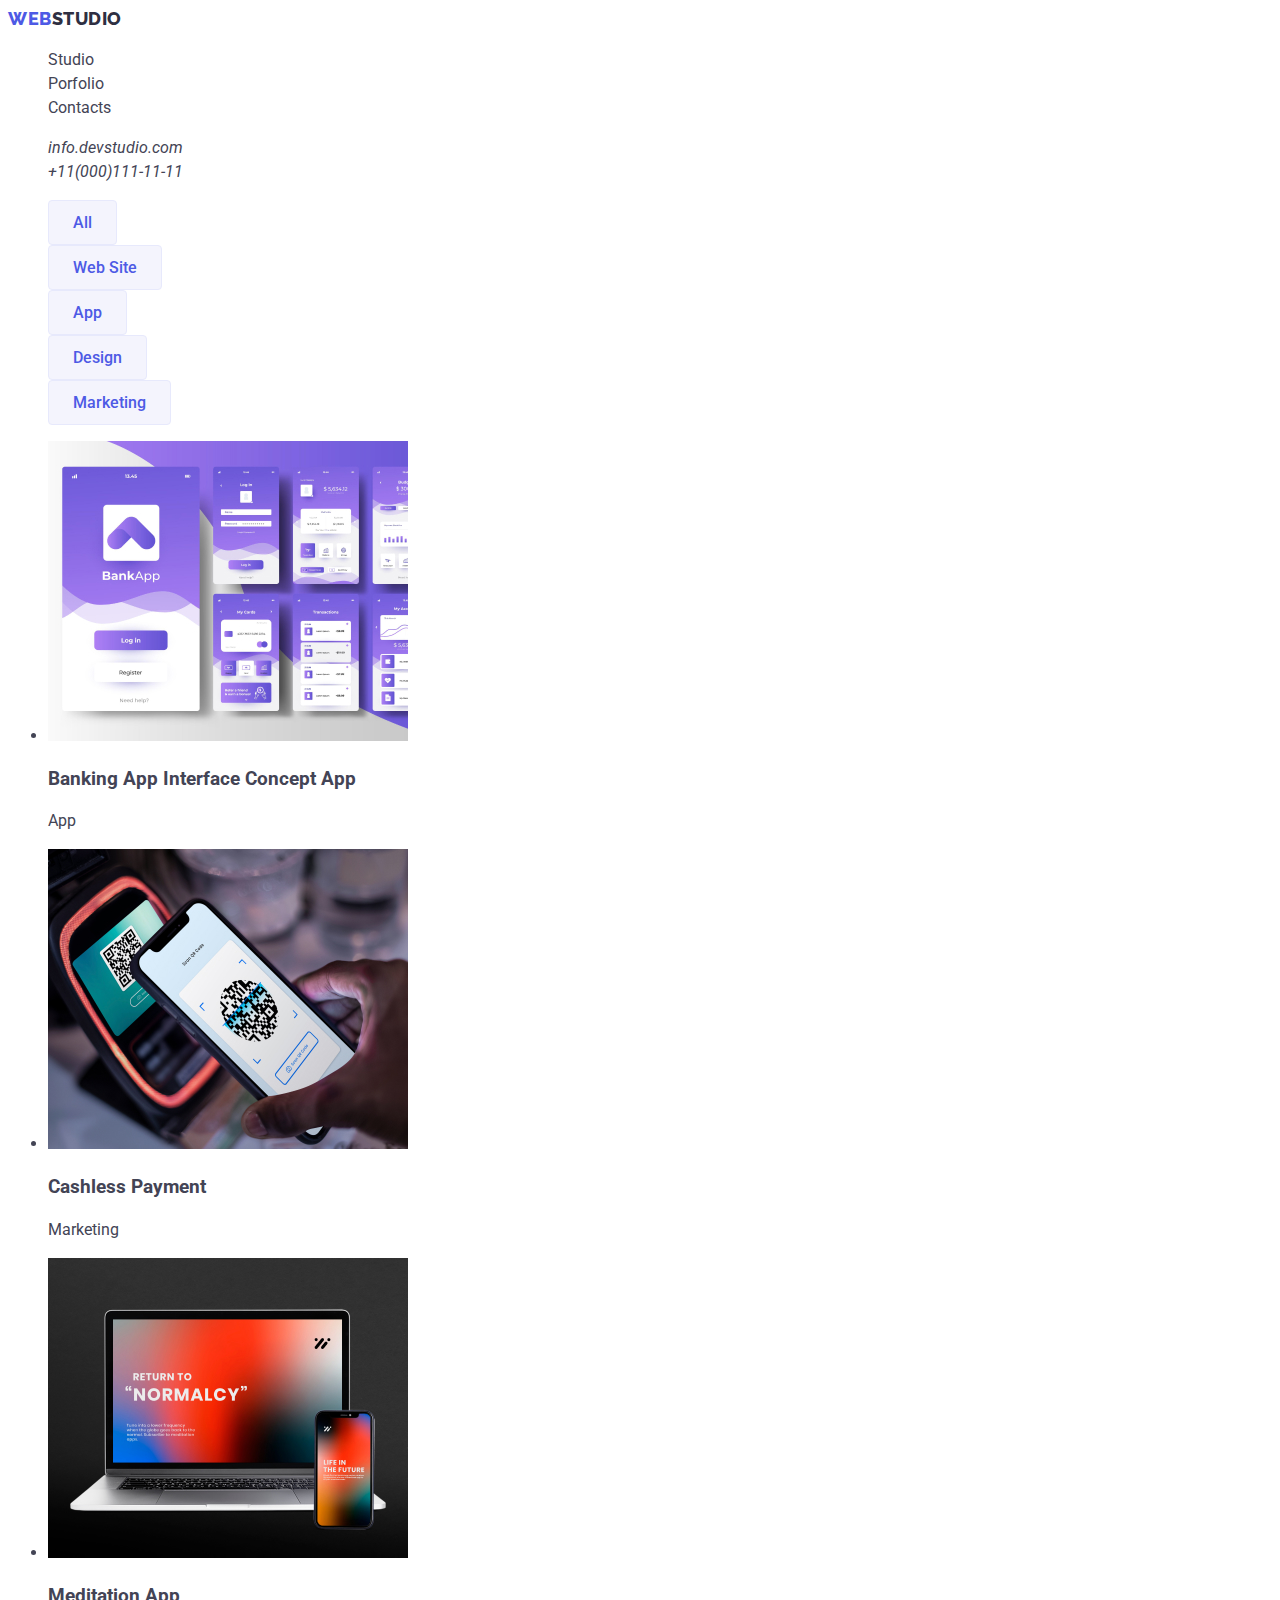
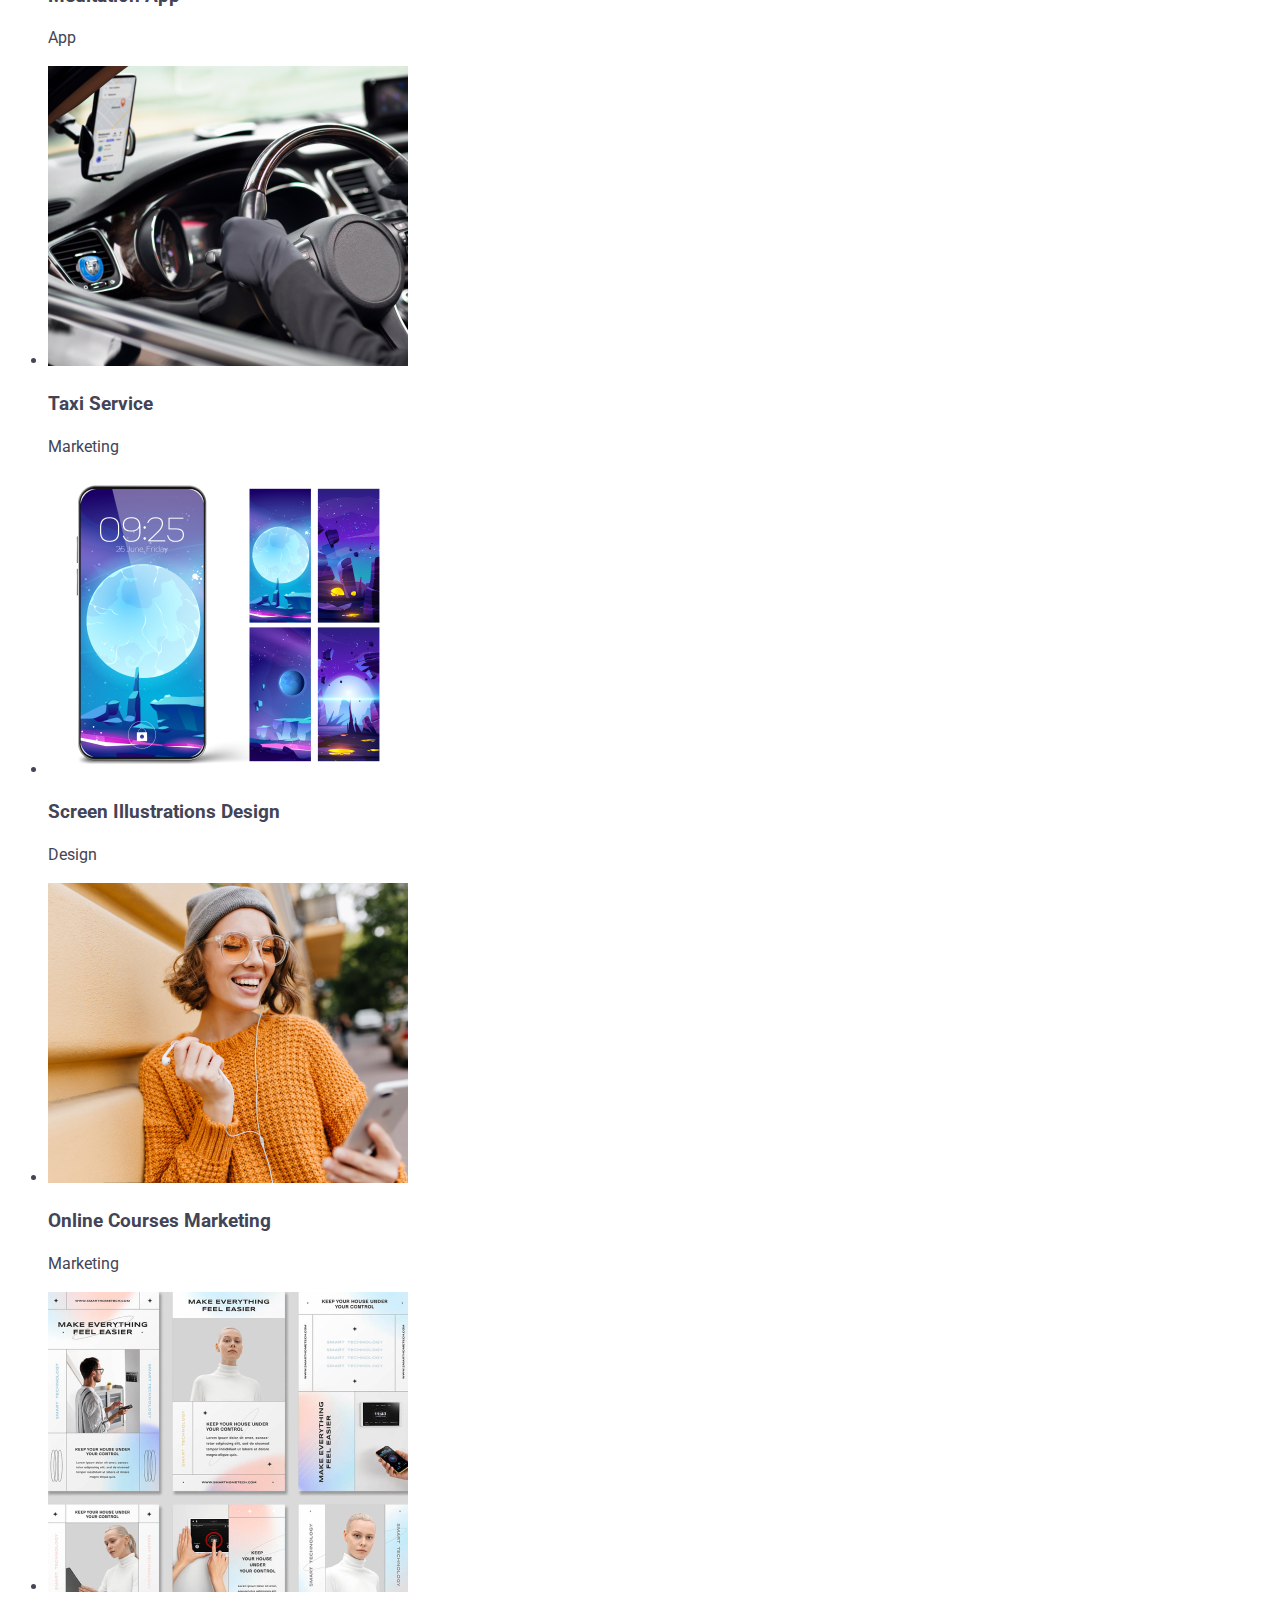
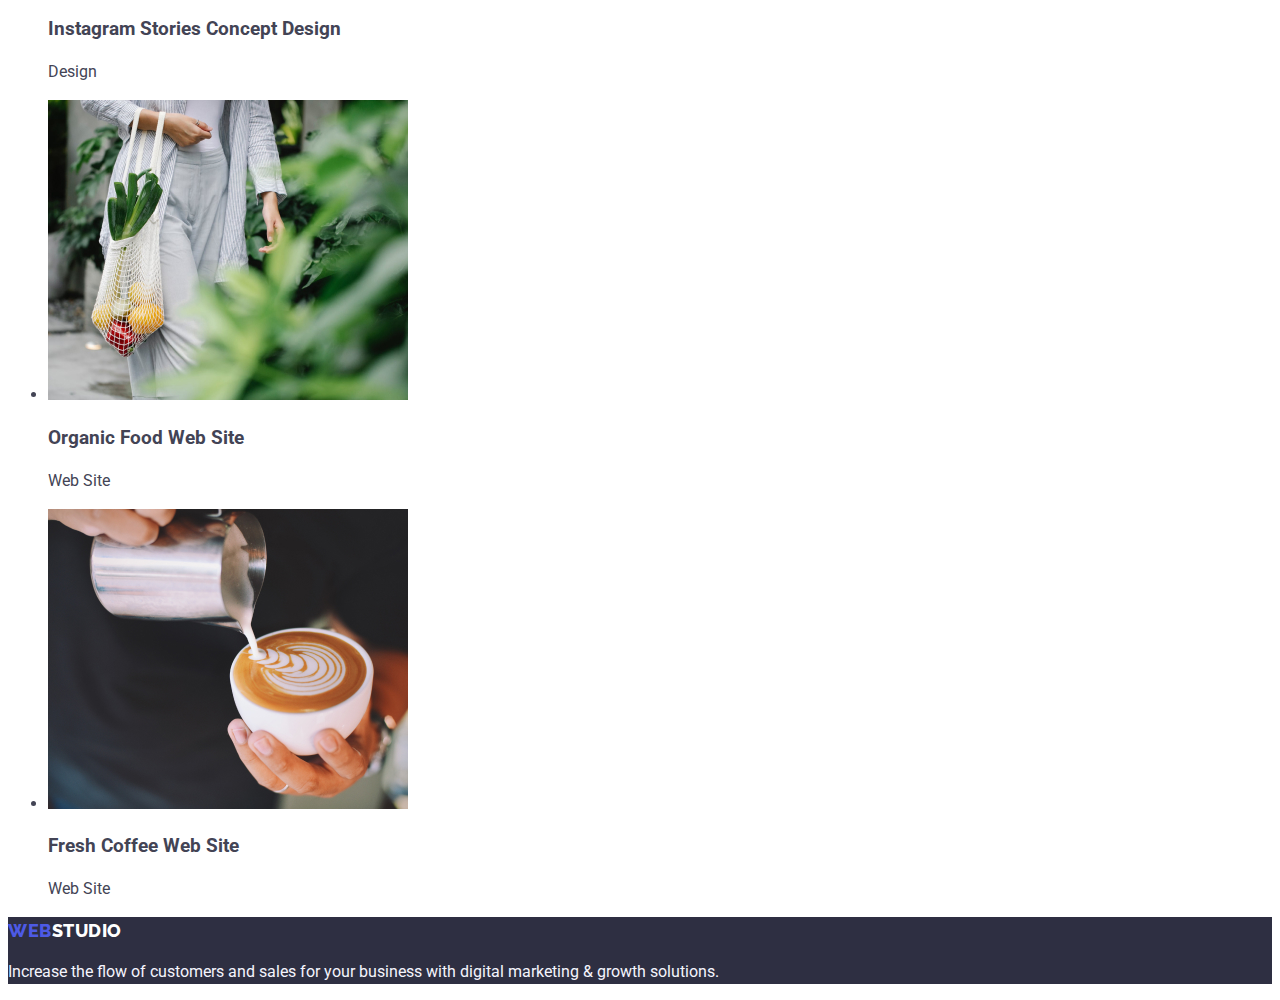
==== portfolio.html @ 87ee0212 "firstcommit" ====
<!DOCTYPE html>
<html lang="en">
<head>
  <meta charset="UTF-8">
  <title>Portfolio</title>
  <meta name="description" content="Porfolio" />
  <link rel="stylesheet" href="./css/styles.css" />
  <link rel="stylesheet" href="modern-normalize.css" />
  <link href="https://fonts.googleapis.com/css2?family=Raleway:wght@800&family=Roboto:wght@400;500;700;900&display=swap"
    rel="stylesheet">
</head>
<body>
  <!--header-->
  <header>
    <nav>
      <a class="main" href="index.html">WEB<span class="mainpage">STUDIO</span></a>
      <ul class="link">
        <li><a class="main-link" href="index.html">Studio</a></li>
        <li><a class="main-link" href="portfolio.html">Porfolio</a></li>
        <li><a class="main-link" href="/">Contacts</a></li>
      </ul>
      </nav>
      <address>
        <ul class="link">
          <li><a class="main-link" href="/">info.devstudio.com</a></li>
          <li><a class="main-link" href="/">+11(000)111-11-11</a></li>
        </ul>
    </address>
  </header>
  <!--Main Section-->
  <main>
    <h2 hidden>Selection</h2>
    <section>
      <ul class="select">
        <li><button class="selects" type="button">All</button></li>
        <li><button class="selects" type="button">Web Site</button></li>
        <li><button class="selects" type="button">App</button></li>
        <li><button class="selects" type="button">Design</button></li>
        <li><button class="selects" type="button">Marketing</button></li>
      </ul>

      <ul>
        <li><img class="options" src="images/port1.jpg" alt="bankingapp" />
          <h3>Banking App Interface Concept
            App</h3>
          <p>App</p>
        </li>
        <li><img class="options" src="images/port2.jpg" alt="tapping" />
          <h3>Cashless Payment</h3>
          <p>Marketing</p>
        </li>
        <li><img class="options" src="images/port3.jpg" alt="laptop" />
          <h3>Meditation App</h3>
          <p>App</p>
        </li>
        <li><img class="options" src="images/port4.jpg" alt="stirringwheel" />
          <h3>Taxi Service</h3>
          <p>Marketing</p>
        </li>
        <li><img class="options" src="images/port5.jpg" alt="moonscreen" />
          <h3>Screen Illustrations
            Design</h3>
          <p>Design</p>
        </li>
        <li><img class="options" src="images/port6.jpg" alt="student" />
          <h3>Online Courses
            Marketing</h3>
          <p>Marketing</p>
        </li>
        <li><img class="options" src="images/port7.jpg" alt="stories" />
          <h3>Instagram Stories Concept
            Design</h3>
          <p>Design</p>
        </li>
        <li><img class="options" src="images/port8.jpg" alt="Organic" />
          <h3>Organic Food
            Web Site</h3>
          <p>Web Site</p>
        </li>
        <li><img class="options" src="images/port9.jpg" alt="coffee" />
          <h3>Fresh Coffee
            Web Site</h3>
          <p>Web Site</p>
        </li>
      </ul>
    </section>

    
    </main>
    <!--Footer-->
    <footer class="footer">
      <a class="logo" href="index.html">WEB<span class="pagelogo">STUDIO</span></a>
      <p>Increase the flow of customers and
        sales for your business with digital
        marketing & growth solutions.</p>
    
    </footer>
</body>
</html>
---- css/styles.css ----
:root {
  --primary: #4D5AE5;
  --cta: #404BBF;
  --dark: #2E2F42;
  --primary-text: #434455;
  --background-grey: #2E2F42;
  --background-white: #FFFFFF;
  --accent-color: #F4F4FD;
  --accent-cornflower: #E7E9FC;
}

body {
  font-family: 'Roboto', sans-serif;
  background-color: var(--background-white);
  color: var(--primary-text);
  font-size: 16px;
  line-height: 1.5em;
}

/* logoandfoot */
.main-link:hover,
.logo,
.main,
.pagelogo,
.mainpage {
  color: var(--cta);
  cursor: pointer;
  text-decoration: none;
}

.logo {
  color: var(--primary);
  font-family: 'Raleway', sans-serif;
  font-size: 18px;
  font-style: normal;
  font-weight: 800;
  line-height: 1.5;
  letter-spacing: 0.54px;
  text-transform: uppercase;
}

.pagelogo {
  color: white;
}

.main-link {
  color: var(--primary-text);
  text-decoration: none;
}

.link {
  list-style: none;
}

.hero,
.footer,
title {
  background-color: var(--background-grey);
  font-family: Roboto, sans-serif;
  color: var(--accent-color);
  text-decoration: none;
}

.heading {
  color: var(--background-white);
  text-align: center;
}
/* orderbtn */
.order {
  border-radius: 4px;
  background-color: var(--primary);
  color: var(--background-white);
}

.order:hover {
  background-color: var(--cta);
  color: var(--background-white)
}

.main {
  color: var(--primary);
  font-family: 'Raleway', sans-serif;
  font-size: 18px;
  font-style: normal;
  font-weight: 800;
  line-height: 1.2;
  letter-spacing: 0.54px;
  text-transform: uppercase;
}

.mainpage {
  color: var(--background-grey);
  font-family: Raleway;
  font-size: 18px;
  font-style: normal;
  font-weight: 800;
  line-height: 21px;
  letter-spacing: 0.54px;
  text-transform: uppercase;
}

.team {
  background-color: var(--accent-color);
}

.features {
  display: inline;
}
/* portfolio btn*/
.select {
  list-style: none;
}

.selects {
  border-radius: 4px;
  border: 1px solid var(--accent-cornflower);
  background: var(--accent-color);
  display: flex;
  padding: 12px 24px;
  justify-content: center;
  align-items: center;
  color: var(--primary);
  text-align: center;
  font-family: 'Roboto', sans-serif;
  font-size: 16px;
  font-style: normal;
  font-weight: 500;
  list-style: none;
}

.selects:hover {
  background-color: var(--primary);
  color: var(--background-white);
}
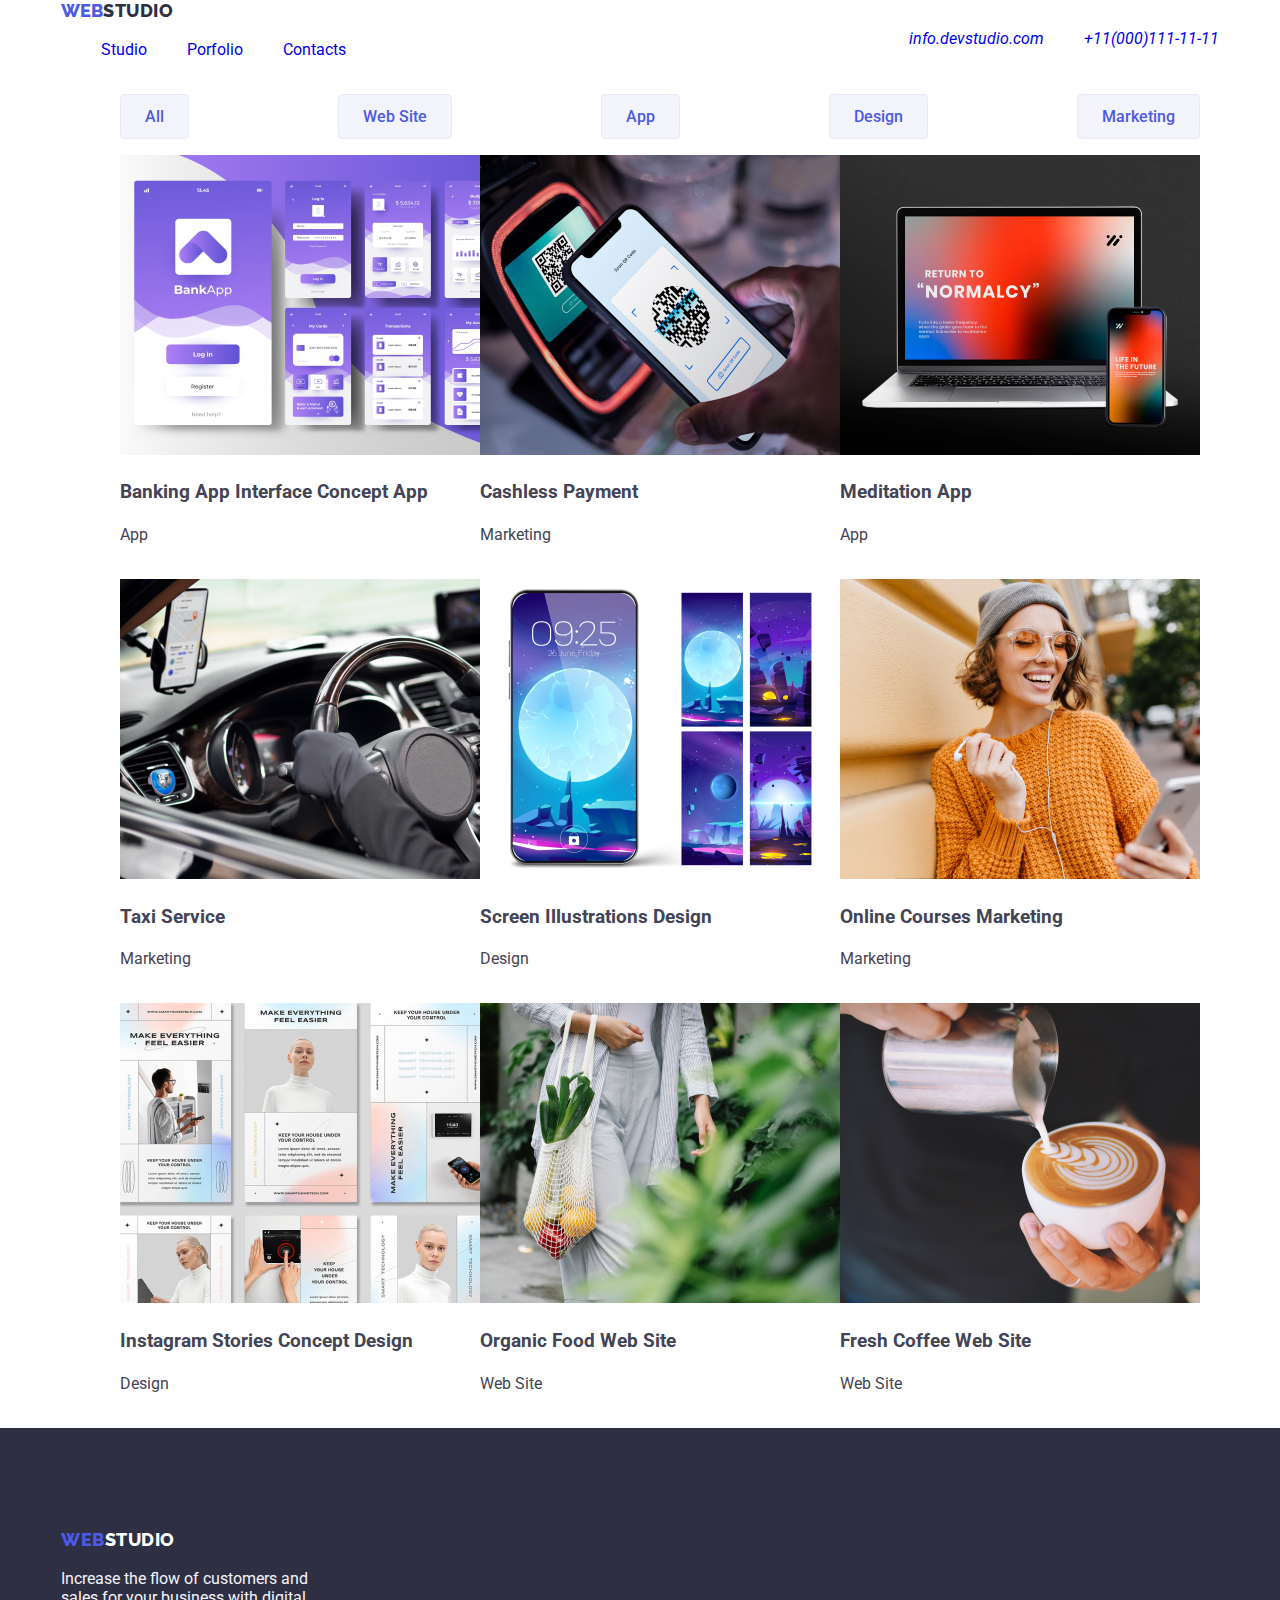
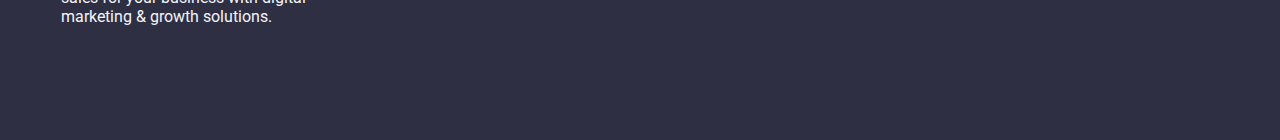
==== commit 712e2405: "index" ====
--- a/portfolio.html
+++ b/portfolio.html
@@ -10,27 +10,28 @@
     rel="stylesheet">
 </head>
 <body>
+  <div class="container">
   <!--header-->
-  <header>
-    <nav>
-      <a class="main" href="index.html">WEB<span class="mainpage">STUDIO</span></a>
-      <ul class="link">
-        <li><a class="main-link" href="index.html">Studio</a></li>
-        <li><a class="main-link" href="portfolio.html">Porfolio</a></li>
-        <li><a class="main-link" href="/">Contacts</a></li>
-      </ul>
+    <header class="main-header">
+      <nav>
+        <a class="main-logo" href="index.html">WEB<span class="main-header-logo">STUDIO</span></a>
+        <ul class="link">
+          <li><a class="main-link" href="index.html">Studio</a></li>
+          <li><a class="main-link" href="portfolio.html">Porfolio</a></li>
+          <li><a class="main-link" href="/">Contacts</a></li>
+        </ul>
       </nav>
       <address>
         <ul class="link">
           <li><a class="main-link" href="/">info.devstudio.com</a></li>
           <li><a class="main-link" href="/">+11(000)111-11-11</a></li>
         </ul>
-    </address>
-  </header>
+      </address>
+    </header>
   <!--Main Section-->
   <main>
     <h2 hidden>Selection</h2>
-    <section>
+    <section class="section portfolio">
       <ul class="select">
         <li><button class="selects" type="button">All</button></li>
         <li><button class="selects" type="button">Web Site</button></li>
@@ -39,7 +40,7 @@
         <li><button class="selects" type="button">Marketing</button></li>
       </ul>
 
-      <ul>
+      <ul class="option">
         <li><img class="options" src="images/port1.jpg" alt="bankingapp" />
           <h3>Banking App Interface Concept
             App</h3>
@@ -53,6 +54,8 @@
           <h3>Meditation App</h3>
           <p>App</p>
         </li>
+        </ul>
+        <ul class="option">
         <li><img class="options" src="images/port4.jpg" alt="stirringwheel" />
           <h3>Taxi Service</h3>
           <p>Marketing</p>
@@ -67,6 +70,8 @@
             Marketing</h3>
           <p>Marketing</p>
         </li>
+      </ul>
+      <ul class="option">
         <li><img class="options" src="images/port7.jpg" alt="stories" />
           <h3>Instagram Stories Concept
             Design</h3>
@@ -89,11 +94,12 @@
     </main>
     <!--Footer-->
     <footer class="footer">
-      <a class="logo" href="index.html">WEB<span class="pagelogo">STUDIO</span></a>
+      <a class="footerlogo" href="index.html">WEB<span class="footer-logo">STUDIO</span></a>
       <p>Increase the flow of customers and
         sales for your business with digital
         marketing & growth solutions.</p>
     
     </footer>
+  </div> 
 </body>
 </html>--- a/css/styles.css
+++ b/css/styles.css
@@ -15,44 +15,138 @@
   color: var(--primary-text);
   font-size: 16px;
   line-height: 1.5em;
+  margin: 0;
+  padding: 0;
+}
+
+.nav {
+  display: flex;
+  justify-content: space-between;
+  align-items: center;
+  gap: 76px;
+}
+
+.container {
+  display: flex;
+  flex-direction: column;
+  justify-content: center;
+  align-items: center;
+  max-width: 1158px;
+  width: 100%;
+  margin: 0 auto;
 }
 
 /* logoandfoot */
 .main-link:hover,
-.logo,
-.main,
-.pagelogo,
-.mainpage {
+.footerlogo,
+.main-logo,
+.footer-logo,
+.main-header-logo {
   color: var(--cta);
   cursor: pointer;
   text-decoration: none;
 }
 
-.logo {
-  color: var(--primary);
-  font-family: 'Raleway', sans-serif;
-  font-size: 18px;
-  font-style: normal;
-  font-weight: 800;
-  line-height: 1.5;
-  letter-spacing: 0.54px;
+.main-link {
+  text-decoration: none;
+}
+.link{
+  list-style: none;
+}
+.main-header {
+  display: flex;
+  justify-content: space-between;
+  align-items: center;
+  width: 100%;
+  margin: auto;
+}
+.heading {
+  color: var(--background-white);
+  text-align: center;
+  font-family: "Raleway", sans-serif;
+  font-weight: 700;
+  font-size: 50px;
+  line-height: 1;
+  width: 496px;
+  padding-top: 120px;
+}
+
+.hero {
+  background-color: var(--background-grey);
+  list-style: none;
+  display: flex;
+  flex-direction: column;
+  align-items: center;
+  text-align: center;
+  height: 600px;
+}
+
+.features {
+  list-style: none;
+  align-items: center;
+  display: flex;
+  justify-content: space-between;
+  gap: 40px;
+}
+.team {
+  flex-direction: column;
+  padding: 120px 40px;
+  background-color: var(--accent-color);
+}
+.member-list{
+  display: flex;
+  justify-content: center;
+  align-items: center;
+}
+
+.task,
+.teams {
+  display: flex;
+  list-style: none;
+  align-content: center;
+  justify-content: space-between;
+  gap: 40px;
+}
+.select {
+  display: flex;
+  list-style: none;
+  align-content: center;
+  justify-content: space-between;
+}
+.option {
+  display: flex;
+  list-style: none;
+  align-content: center;
+  justify-content: space-between;
+  flex-wrap: wrap;
+}
+
+h2 {
+  flex-wrap: wrap;
+  text-align: center;
+  justify-content: center;
+
+}
+
+.main-logo {
+  display: flex;
+  align-items: center;
+  font-family: "Raleway", sans-serif;
+  font-size: 18px;
+  font-style: normal;
+  font-weight: 800;
   text-transform: uppercase;
-}
-
-.pagelogo {
-  color: white;
-}
-
-.main-link {
-  color: var(--primary-text);
-  text-decoration: none;
+  text-decoration: none;
+
 }
 
 .link {
-  list-style: none;
-}
-
-.hero,
+  color: var(--dark) list-style: none;
+  display: flex;
+  align-items: flex-start margin-left: auto;
+  gap: 40px;
+}
+
 .footer,
 title {
   background-color: var(--background-grey);
@@ -61,34 +155,33 @@
   text-decoration: none;
 }
 
-.heading {
-  color: var(--background-white);
-  text-align: center;
-}
 /* orderbtn */
 .order {
   border-radius: 4px;
   background-color: var(--primary);
   color: var(--background-white);
-}
-
-.order:hover {
+  border: none;
+  cursor: pointer;
+  padding: 16px 32px;
+  box-shadow: 0px 4px 4px 0px rgba(0, 0, 0, 0.15);
+}
+
+.order:hover: {
   background-color: var(--cta);
   color: var(--background-white)
 }
 
-.main {
+.main-logo {
   color: var(--primary);
   font-family: 'Raleway', sans-serif;
   font-size: 18px;
-  font-style: normal;
   font-weight: 800;
   line-height: 1.2;
-  letter-spacing: 0.54px;
-  text-transform: uppercase;
-}
-
-.mainpage {
+  display: flex;
+  align-items: center;
+}
+
+.main-header-logo {
   color: var(--background-grey);
   font-family: Raleway;
   font-size: 18px;
@@ -97,18 +190,7 @@
   line-height: 21px;
   letter-spacing: 0.54px;
   text-transform: uppercase;
-}
-
-.team {
-  background-color: var(--accent-color);
-}
-
-.features {
-  display: inline;
-}
-/* portfolio btn*/
-.select {
-  list-style: none;
+
 }
 
 .selects {
@@ -117,7 +199,7 @@
   background: var(--accent-color);
   display: flex;
   padding: 12px 24px;
-  justify-content: center;
+  justify-content: space-between;
   align-items: center;
   color: var(--primary);
   text-align: center;
@@ -131,4 +213,38 @@
 .selects:hover {
   background-color: var(--primary);
   color: var(--background-white);
+}
+
+.footer {
+  display: flex;
+  justify-content: center;
+  align-items: flex-start;
+  flex-direction: column;
+  background: var(--dark);
+  margin: 0;
+  height: 312px;
+  width: 100%;
+  padding: 0 70px;
+}
+.footer p{
+  font-size: 16px;
+  color: var(--accent-color);
+  width: 264px;
+  line-height: 1.2;
+  margin-top: 16px;
+}
+
+.footerlogo {
+  color: var(--primary);
+  font-family: 'Raleway', sans-serif;
+  font-size: 18px;
+  font-style: normal;
+  font-weight: 800;
+  line-height: 1.5;
+  letter-spacing: 0.54px;
+  text-transform: uppercase;
+}
+
+.footer-logo {
+  color: white;
 }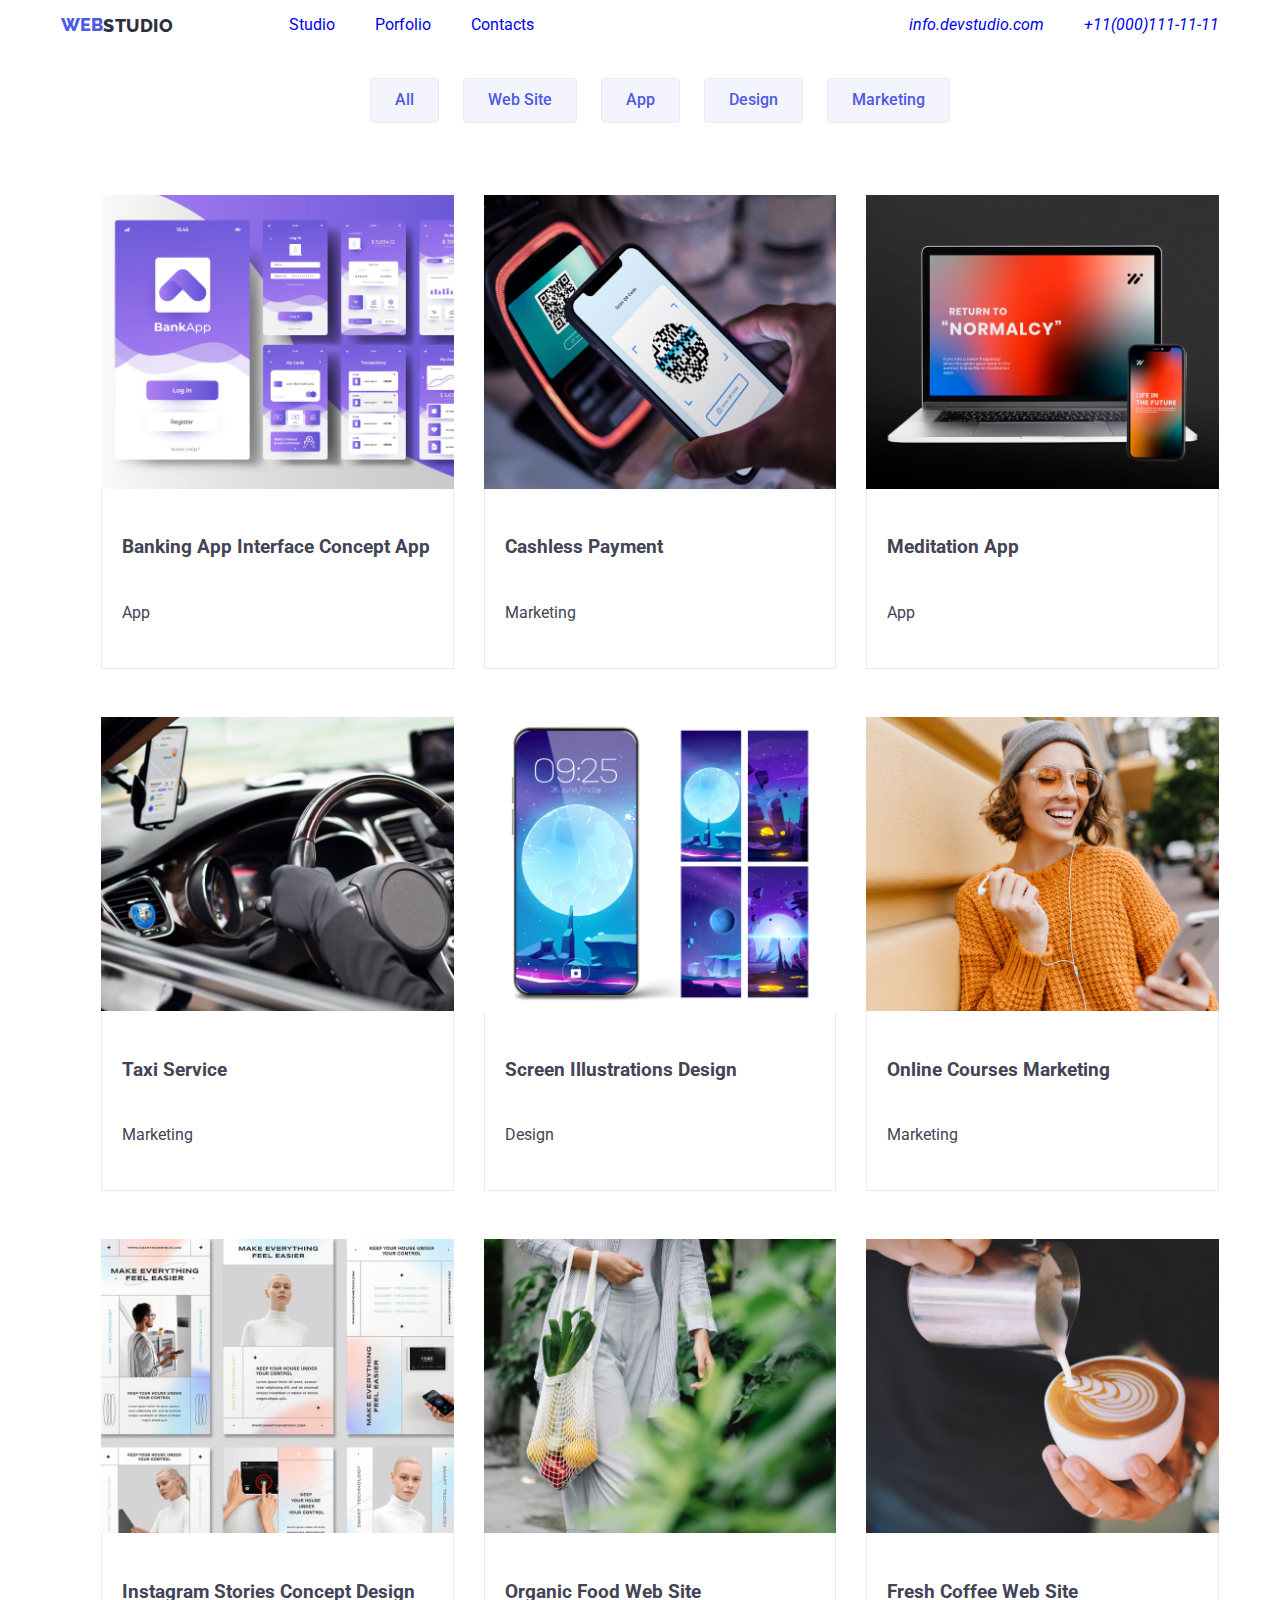
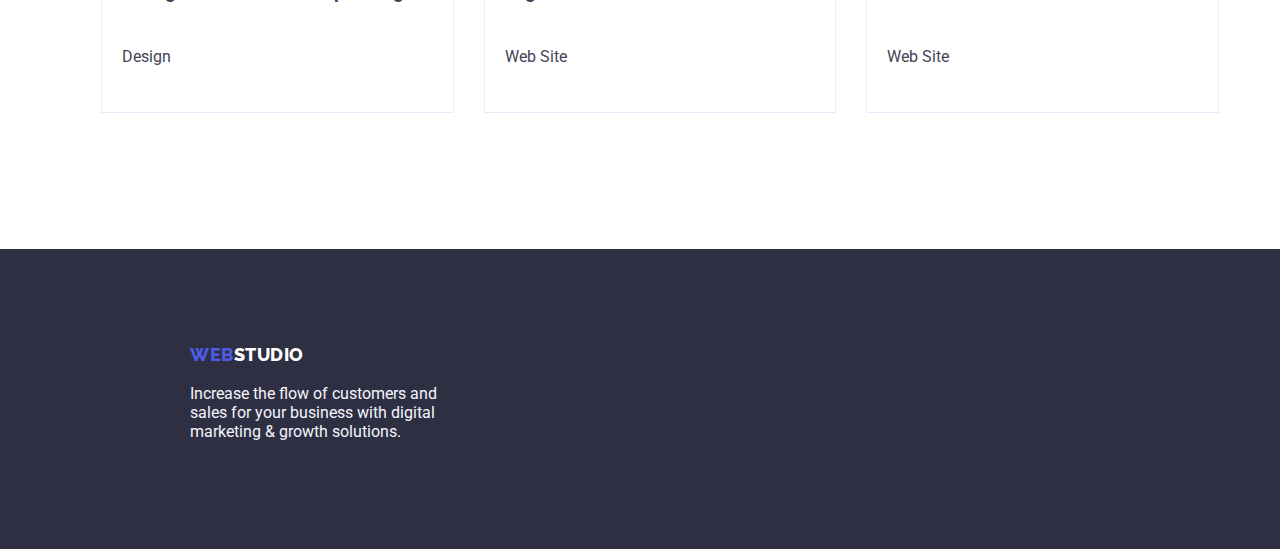
==== commit 886952aa: "finale" ====
--- a/portfolio.html
+++ b/portfolio.html
@@ -1,19 +1,22 @@
 <!DOCTYPE html>
 <html lang="en">
+
 <head>
   <meta charset="UTF-8">
   <title>Portfolio</title>
   <meta name="description" content="Porfolio" />
   <link rel="stylesheet" href="./css/styles.css" />
-  <link rel="stylesheet" href="modern-normalize.css" />
+  <link rel="stylesheet" href="./css/modern-normalize.css" />
   <link href="https://fonts.googleapis.com/css2?family=Raleway:wght@800&family=Roboto:wght@400;500;700;900&display=swap"
     rel="stylesheet">
 </head>
+
 <body>
+  <!--header-->
   <div class="container">
-  <!--header-->
     <header class="main-header">
-      <nav>
+
+      <nav class="nav">
         <a class="main-logo" href="index.html">WEB<span class="main-header-logo">STUDIO</span></a>
         <ul class="link">
           <li><a class="main-link" href="index.html">Studio</a></li>
@@ -27,79 +30,96 @@
           <li><a class="main-link" href="/">+11(000)111-11-11</a></li>
         </ul>
       </address>
+
     </header>
+  </div>
   <!--Main Section-->
   <main>
     <h2 hidden>Selection</h2>
     <section class="section portfolio">
-      <ul class="select">
-        <li><button class="selects" type="button">All</button></li>
-        <li><button class="selects" type="button">Web Site</button></li>
-        <li><button class="selects" type="button">App</button></li>
-        <li><button class="selects" type="button">Design</button></li>
-        <li><button class="selects" type="button">Marketing</button></li>
+      <div class="container">
+        <ul class="portfolio-select">
+          <li class="portfolio-select-items"><button class="selects" type="button">All</button></li>
+          <li class="portfolio-select-items"><button class="selects" class="portfolio-select" type="button">Web
+              Site</button></li>
+          <li class="portfolio-select-items"><button class="selects" type="button">App</button></li>
+          <li class="portfolio-select-items"><button class="selects" type="button">Design</button></li>
+          <li class="portfolio-select-items"><button class="selects" type="button">Marketing</button></li>
+        </ul>
+      </div>
+      <div class="container">
+        <ul class="option">
+          <li class="option-items"><img class="options" src="images/port1.jpg" alt="bankingapp" />
+            <div class="option-item-list">
+            <h3>Banking App Interface Concept
+              App</h3>
+            <p>App</p>
+      </div>
+      </li>
+      <li class="option-items"><img class="options" src="images/port2.jpg" alt="tapping" />
+        <div class="option-item-list">
+        <h3>Cashless Payment</h3>
+        <p>Marketing</p></div>
+      </li>
+      <li class="option-items"><img class="options" src="images/port3.jpg" alt="laptop" />
+        <div class="option-item-list">
+        <h3>Meditation App</h3>
+        <p>App</p>
+        </div>
+      </li>
+      <li class="option-items"><img class="options" src="images/port4.jpg" alt="stirringwheel" />
+        <div class="option-item-list">
+        <h3>Taxi Service</h3>
+        <p>Marketing</p>
+        </div>
+      </li>
+      <li class="option-items"><img class="options" src="images/port5.jpg" alt="moonscreen" />
+        <div class="option-item-list">
+        <h3>Screen Illustrations
+          Design</h3>
+        <p>Design</p>
+        </div>
+      </li>
+      <li class="option-items"><img class="options" src="images/port6.jpg" alt="student" />
+        <div class="option-item-list">
+        <h3>Online Courses
+          Marketing</h3>
+        <p>Marketing</p>
+        </div>
+      </li>
+      <li class="option-items"><img class="options" src="images/port7.jpg" alt="stories" />
+        <div class="option-item-list">
+        <h3>Instagram Stories Concept
+          Design</h3>
+        <p>Design</p>
+        </div>
+      </li>
+      <li class="option-items"><img class="options" src="images/port8.jpg" alt="Organic" />
+        <div class="option-item-list">
+        <h3>Organic Food
+          Web Site</h3>
+        <p>Web Site</p>
+        </div>
+      </li>
+      <li class="option-items"><img class="options" src="images/port9.jpg" alt="coffee" />
+        <div class="option-item-list">
+        <h3>Fresh Coffee
+          Web Site</h3>
+        <p>Web Site</p>
+        </div>
+      </li>
       </ul>
+      </div>
+    </section>
+  </main>
+  <!--Footer-->
+  <footer class="footer">
+    <a class="footerlogo" href="index.html">WEB<span class="footer-logo">STUDIO</span></a>
+    <p>Increase the flow of customers and
+      sales for your business with digital
+      marketing & growth solutions.</p>
 
-      <ul class="option">
-        <li><img class="options" src="images/port1.jpg" alt="bankingapp" />
-          <h3>Banking App Interface Concept
-            App</h3>
-          <p>App</p>
-        </li>
-        <li><img class="options" src="images/port2.jpg" alt="tapping" />
-          <h3>Cashless Payment</h3>
-          <p>Marketing</p>
-        </li>
-        <li><img class="options" src="images/port3.jpg" alt="laptop" />
-          <h3>Meditation App</h3>
-          <p>App</p>
-        </li>
-        </ul>
-        <ul class="option">
-        <li><img class="options" src="images/port4.jpg" alt="stirringwheel" />
-          <h3>Taxi Service</h3>
-          <p>Marketing</p>
-        </li>
-        <li><img class="options" src="images/port5.jpg" alt="moonscreen" />
-          <h3>Screen Illustrations
-            Design</h3>
-          <p>Design</p>
-        </li>
-        <li><img class="options" src="images/port6.jpg" alt="student" />
-          <h3>Online Courses
-            Marketing</h3>
-          <p>Marketing</p>
-        </li>
-      </ul>
-      <ul class="option">
-        <li><img class="options" src="images/port7.jpg" alt="stories" />
-          <h3>Instagram Stories Concept
-            Design</h3>
-          <p>Design</p>
-        </li>
-        <li><img class="options" src="images/port8.jpg" alt="Organic" />
-          <h3>Organic Food
-            Web Site</h3>
-          <p>Web Site</p>
-        </li>
-        <li><img class="options" src="images/port9.jpg" alt="coffee" />
-          <h3>Fresh Coffee
-            Web Site</h3>
-          <p>Web Site</p>
-        </li>
-      </ul>
-    </section>
+  </footer>
+</body>
 
-    
-    </main>
-    <!--Footer-->
-    <footer class="footer">
-      <a class="footerlogo" href="index.html">WEB<span class="footer-logo">STUDIO</span></a>
-      <p>Increase the flow of customers and
-        sales for your business with digital
-        marketing & growth solutions.</p>
-    
-    </footer>
-  </div> 
-</body>
 </html>--- a/css/styles.css
+++ b/css/styles.css
@@ -14,26 +14,45 @@
   background-color: var(--background-white);
   color: var(--primary-text);
   font-size: 16px;
-  line-height: 1.5em;
   margin: 0;
   padding: 0;
 }
 
+
 .nav {
   display: flex;
   justify-content: space-between;
   align-items: center;
   gap: 76px;
-}
-
+  margin: 0;
+
+}
+
+.address{
+  display: flex;
+  align-items: flex-start;
+  gap: 40px;
+  margin-left: auto;
+}
+
+.link{
+  display: flex;
+  align-content: flex-end;
+  gap: 40px;
+}
 .container {
   display: flex;
   flex-direction: column;
-  justify-content: center;
+  justify-content: space-between;
   align-items: center;
   max-width: 1158px;
   width: 100%;
-  margin: 0 auto;
+  margin: auto;
+}
+
+.section {
+  padding-top: 12px;
+  padding-bottom: 120px;
 }
 
 /* logoandfoot */
@@ -47,28 +66,51 @@
   text-decoration: none;
 }
 
+.main-logo {
+  color: var(--primary);
+  font-family: 'Raleway', sans-serif;
+  font-size: 18px;
+  font-weight: 800;
+  line-height: 1.2;
+  display: flex;
+  align-items: center;
+}
+
+.main-header-logo {
+  color: var(--background-grey);
+  font-family: Raleway;
+  font-size: 18px;
+  font-style: normal;
+  font-weight: 800;
+  line-height: 21px;
+  letter-spacing: 0.54px;
+  text-transform: uppercase;
+
+}
+
 .main-link {
   text-decoration: none;
 }
-.link{
-  list-style: none;
-}
+
 .main-header {
   display: flex;
-  justify-content: space-between;
+  justify-content:space-between;
   align-items: center;
   width: 100%;
-  margin: auto;
+  margin: 0;
+  margin-left: auto;
 }
 .heading {
   color: var(--background-white);
   text-align: center;
-  font-family: "Raleway", sans-serif;
+  font-family: "Roboto", sans-serif;
   font-weight: 700;
-  font-size: 50px;
-  line-height: 1;
+  font-size: 56px;
+  line-height: 1.2;
+  font-style: normal;
   width: 496px;
-  padding-top: 120px;
+  letter-spacing: 1.12px;
+  padding-top: 100px; 
 }
 
 .hero {
@@ -77,82 +119,9 @@
   display: flex;
   flex-direction: column;
   align-items: center;
-  text-align: center;
   height: 600px;
-}
-
-.features {
-  list-style: none;
-  align-items: center;
-  display: flex;
-  justify-content: space-between;
-  gap: 40px;
-}
-.team {
-  flex-direction: column;
-  padding: 120px 40px;
-  background-color: var(--accent-color);
-}
-.member-list{
-  display: flex;
-  justify-content: center;
-  align-items: center;
-}
-
-.task,
-.teams {
-  display: flex;
-  list-style: none;
-  align-content: center;
-  justify-content: space-between;
-  gap: 40px;
-}
-.select {
-  display: flex;
-  list-style: none;
-  align-content: center;
-  justify-content: space-between;
-}
-.option {
-  display: flex;
-  list-style: none;
-  align-content: center;
-  justify-content: space-between;
-  flex-wrap: wrap;
-}
-
-h2 {
-  flex-wrap: wrap;
-  text-align: center;
-  justify-content: center;
-
-}
-
-.main-logo {
-  display: flex;
-  align-items: center;
-  font-family: "Raleway", sans-serif;
-  font-size: 18px;
-  font-style: normal;
-  font-weight: 800;
-  text-transform: uppercase;
-  text-decoration: none;
-
-}
-
-.link {
-  color: var(--dark) list-style: none;
-  display: flex;
-  align-items: flex-start margin-left: auto;
-  gap: 40px;
-}
-
-.footer,
-title {
-  background-color: var(--background-grey);
-  font-family: Roboto, sans-serif;
-  color: var(--accent-color);
-  text-decoration: none;
+  margin: 0;
+  
 }
 
 /* orderbtn */
@@ -162,6 +131,10 @@
   color: var(--background-white);
   border: none;
   cursor: pointer;
+  display: inline-flex;
+  padding: 16px 32px;
+  align-items: flex-start;
+  gap: 10px;
   padding: 16px 32px;
   box-shadow: 0px 4px 4px 0px rgba(0, 0, 0, 0.15);
 }
@@ -171,27 +144,142 @@
   color: var(--background-white)
 }
 
+.features {
+  list-style: none;
+  align-items: center;
+  display: flex;
+  justify-content: space-between;
+  gap: 40px;
+}
+
+.task-title{
+  text-align: center;
+  color: var(--dark);
+  font-size: 32px;
+  font-weight: 500;
+  margin-bottom: 40px;
+}
+
+.teams-title{
+  text-align: center;
+  color: var(--dark);
+  font-size: 32px;
+  font-weight: 500;
+  margin-bottom: 40px;
+}
+
+.team {
+  flex-direction: column;
+  padding: 120px 40px;
+  background-color: var(--accent-color);
+  gap: 40px;
+}
+.member {
+  display: flex;
+  justify-content: center;
+  align-items: center;
+  flex-direction: column;
+  gap: 32px;
+  background: var(--background-white);
+  border: 1px solid var(--accent-cornflower);
+  box-shadow:
+      0px 2px 1px 0px rgba(46, 47, 66, 0.08),
+      0px 1px 1px 0px rgba(46, 47, 66, 0.16),
+      0px 1px 6px 0px rgba(46, 47, 66, 0.08);
+  border-radius: 4px;
+}
+  .member-list{
+  width: 100%;
+  display: flex;
+  flex-direction: column;
+  align-items: center;
+  gap: 8px;
+  margin-bottom: 32px;
+}
+
+.task,
+.teams, .option {
+  list-style: none;
+  display: flex;
+  justify-content: space-between;
+  align-items: center;
+  gap: 40px;
+}
+
+.option {
+  display: flex;
+  flex-wrap: wrap;
+  justify-content: space-between;
+  align-items: center;
+  row-gap: 48px;
+  column-gap: 24px;
+}
+
+.option-items {
+  display: flex;
+  flex-direction: column;
+  background: var(--white, #FFF);
+  width: calc(33.33% - 20px);
+  cursor: pointer;
+  transition: all 0.3s ease-in-out;
+
+} 
+
+.option-item-list {
+  display: flex;
+  flex-direction: column;
+  gap: 10px;
+  padding: 30px 20px;
+  border-bottom: 1px solid var(--accent-cornflower);
+  border-left: 1px solid var(--accent-cornflower);
+  border-right: 1px solid var(--accent-cornflower);
+  margin: 0;
+}
+
+.portfolio-select{
+  display: flex;
+  flex-wrap: wrap;
+  justify-content: space-between;
+  align-items: center;
+  row-gap: 48px;
+  column-gap: 24px;
+}
+
+h2 {
+  flex-wrap: wrap;
+  text-align: center;
+  justify-content: center;
+}
+
 .main-logo {
-  color: var(--primary);
-  font-family: 'Raleway', sans-serif;
+  display: flex;
+  align-items: center;
+  font-family: "Raleway", sans-serif;
   font-size: 18px;
+  font-style: normal;
   font-weight: 800;
-  line-height: 1.2;
-  display: flex;
-  align-items: center;
-}
-
-.main-header-logo {
-  color: var(--background-grey);
-  font-family: Raleway;
-  font-size: 18px;
-  font-style: normal;
-  font-weight: 800;
-  line-height: 21px;
-  letter-spacing: 0.54px;
   text-transform: uppercase;
-
-}
+  text-decoration: none;
+
+}
+
+.link {
+  color: var(--dark); 
+  list-style: none;
+  display: flex;
+  align-items: flex-start; 
+  margin-left: auto;
+  gap: 40px;
+}
+
+.footer,
+title {
+  background-color: var(--background-grey);
+  font-family: Roboto, sans-serif;
+  color: var(--accent-color);
+  text-decoration: none;
+}
+
 
 .selects {
   border-radius: 4px;
@@ -210,6 +298,22 @@
   list-style: none;
 }
 
+.portfolio-select {
+  display: flex;
+  list-style: none;
+  align-content: center;
+  justify-content: center;
+  gap: 24;
+}
+
+.portfolio-select-items{
+  display: flex;
+  justify-content: center;
+  align-items: center;
+  gap: 40px;
+  margin-bottom: 40px;
+}
+
 .selects:hover {
   background-color: var(--primary);
   color: var(--background-white);
@@ -218,13 +322,13 @@
 .footer {
   display: flex;
   justify-content: center;
-  align-items: flex-start;
+  align-content: flex-start;
   flex-direction: column;
   background: var(--dark);
   margin: 0;
-  height: 312px;
+  height: 300px;
   width: 100%;
-  padding: 0 70px;
+  padding-left: 190px;
 }
 .footer p{
   font-size: 16px;
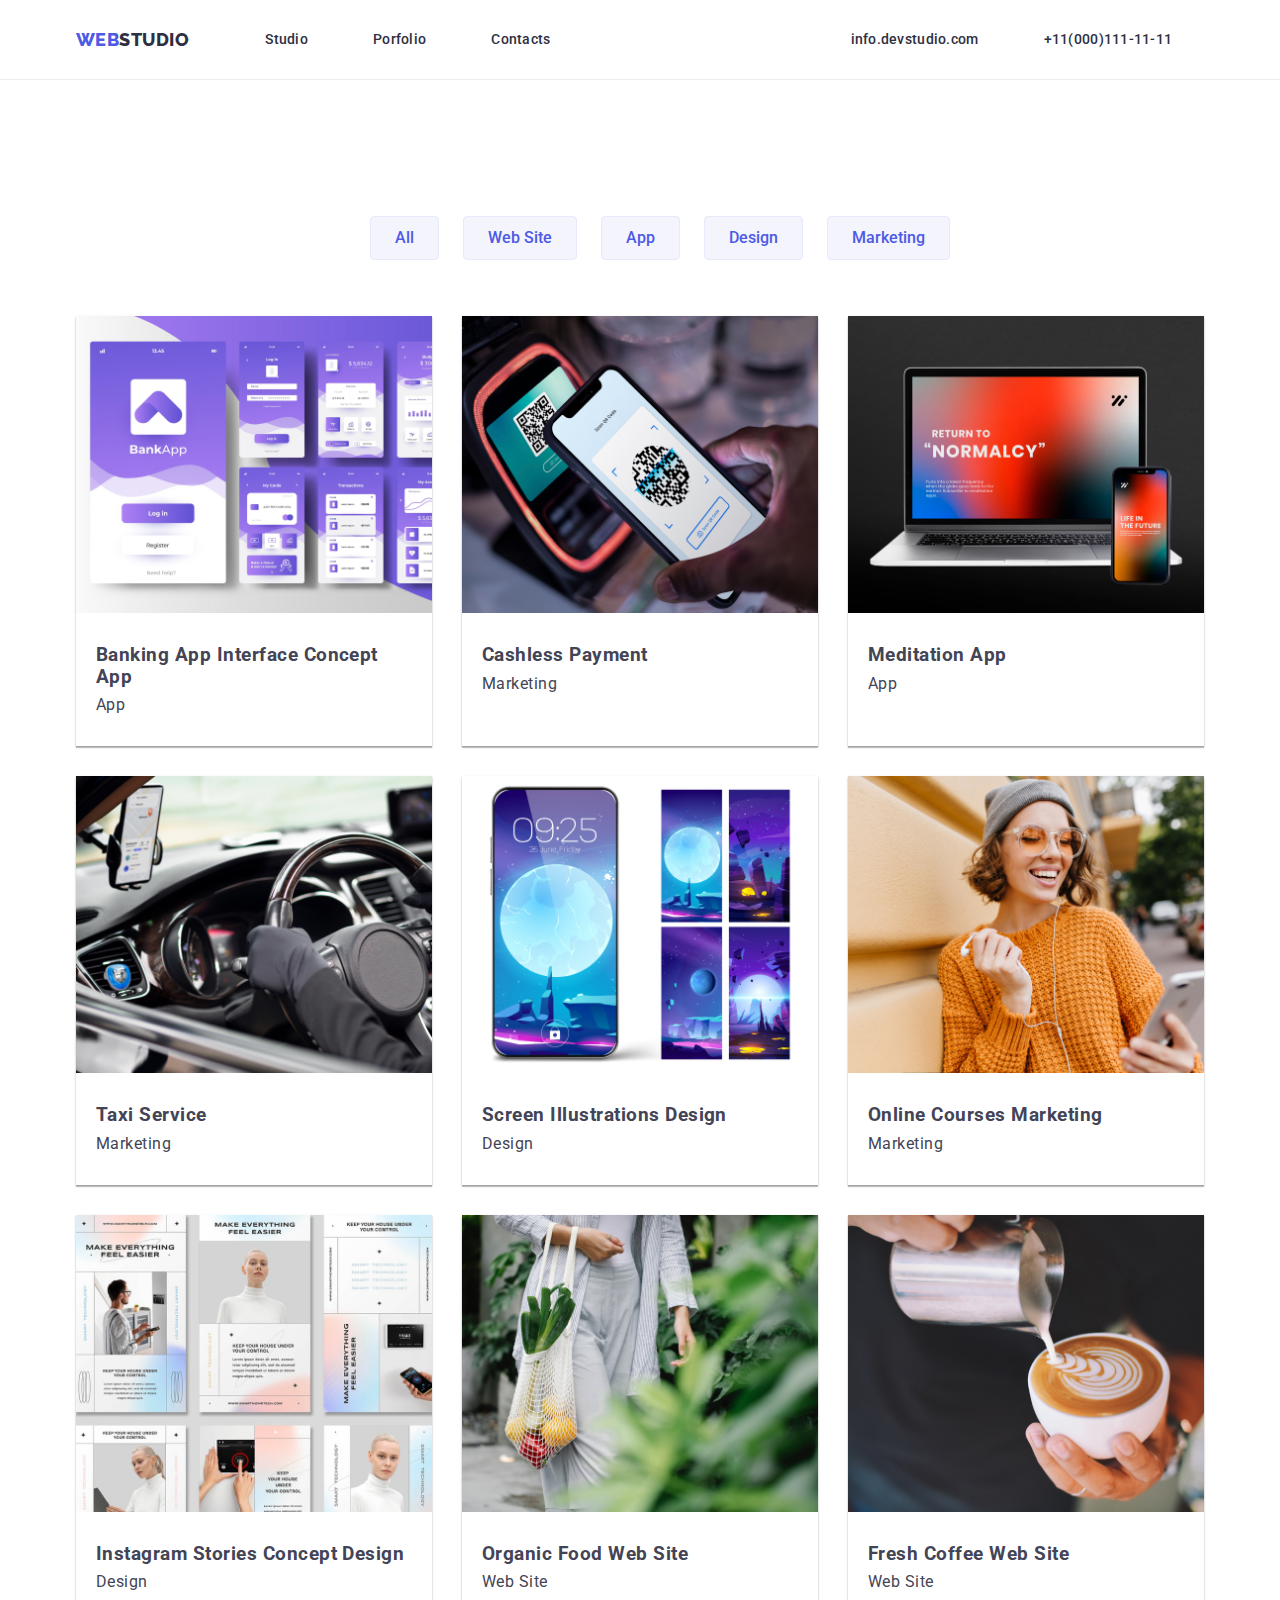
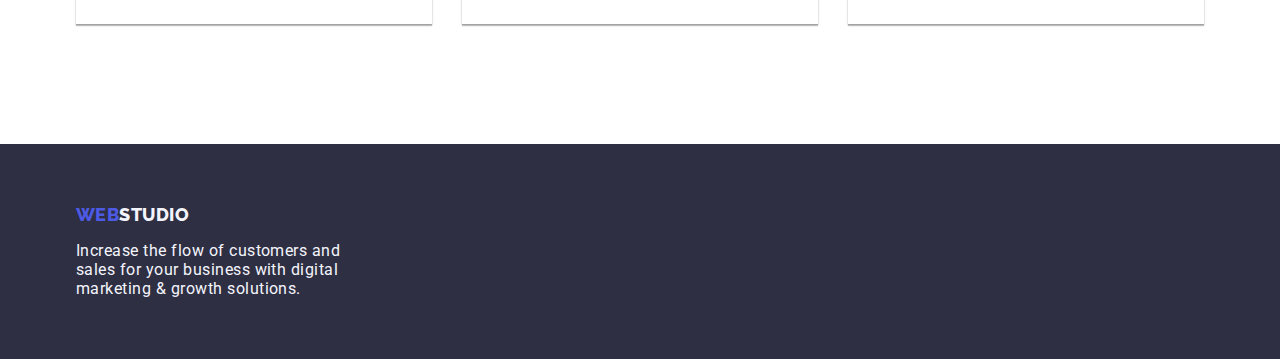
==== commit fb77aa39: "finale" ====
--- a/portfolio.html
+++ b/portfolio.html
@@ -13,26 +13,24 @@
 
 <body>
   <!--header-->
-  <div class="container">
-    <header class="main-header">
-
+  <header class="page-header">
+    <div class="container menu">
       <nav class="nav">
-        <a class="main-logo" href="index.html">WEB<span class="main-header-logo">STUDIO</span></a>
-        <ul class="link">
-          <li><a class="main-link" href="index.html">Studio</a></li>
-          <li><a class="main-link" href="portfolio.html">Porfolio</a></li>
-          <li><a class="main-link" href="/">Contacts</a></li>
+        <a class="logo link" href="index.html">WEB<span class="logo-black">STUDIO</span></a>
+        <ul class="nav-menu list">
+          <li class="item"><a class="page current link" href="index.html">Studio</a></li>
+          <li class="item"><a class="page link" href="portfolio.html">Porfolio</a></li>
+          <li class="item"><a class="page link" href="/">Contacts</a></li>
         </ul>
       </nav>
       <address>
-        <ul class="link">
-          <li><a class="main-link" href="/">info.devstudio.com</a></li>
-          <li><a class="main-link" href="/">+11(000)111-11-11</a></li>
+        <ul class="contacts-menu list">
+          <li class="item"><a class="contact link" href="/">info.devstudio.com</a></li>
+          <li class="item"><a class="contact link" href="/">+11(000)111-11-11</a></li>
         </ul>
       </address>
-
-    </header>
-  </div>
+    </div>
+  </header>
   <!--Main Section-->
   <main>
     <h2 hidden>Selection</h2>
@@ -48,61 +46,61 @@
         </ul>
       </div>
       <div class="container">
-        <ul class="option">
-          <li class="option-items"><img class="options" src="images/port1.jpg" alt="bankingapp" />
-            <div class="option-item-list">
+        <ul class="option list">
+          <li class="cards"><img class="options" src="images/port1.jpg" alt="bankingapp" />
+            <div class="item description">
             <h3>Banking App Interface Concept
               App</h3>
             <p>App</p>
       </div>
       </li>
-      <li class="option-items"><img class="options" src="images/port2.jpg" alt="tapping" />
-        <div class="option-item-list">
+      <li class="cards"><img class="options" src="images/port2.jpg" alt="tapping" />
+        <div class="item description">
         <h3>Cashless Payment</h3>
         <p>Marketing</p></div>
       </li>
-      <li class="option-items"><img class="options" src="images/port3.jpg" alt="laptop" />
-        <div class="option-item-list">
+      <li class="cards"><img class="options" src="images/port3.jpg" alt="laptop" />
+        <div class="item description">
         <h3>Meditation App</h3>
         <p>App</p>
         </div>
       </li>
-      <li class="option-items"><img class="options" src="images/port4.jpg" alt="stirringwheel" />
-        <div class="option-item-list">
+      <li class="cards"><img class="options" src="images/port4.jpg" alt="stirringwheel" />
+        <div class="item description">
         <h3>Taxi Service</h3>
         <p>Marketing</p>
         </div>
       </li>
-      <li class="option-items"><img class="options" src="images/port5.jpg" alt="moonscreen" />
-        <div class="option-item-list">
+      <li class="cards"><img class="options" src="images/port5.jpg" alt="moonscreen" />
+        <div class="item description">
         <h3>Screen Illustrations
           Design</h3>
         <p>Design</p>
         </div>
       </li>
-      <li class="option-items"><img class="options" src="images/port6.jpg" alt="student" />
-        <div class="option-item-list">
+      <li class="cards"><img class="options" src="images/port6.jpg" alt="student" />
+        <div class="item description">
         <h3>Online Courses
           Marketing</h3>
         <p>Marketing</p>
         </div>
       </li>
-      <li class="option-items"><img class="options" src="images/port7.jpg" alt="stories" />
-        <div class="option-item-list">
+      <li class="cards"><img class="options" src="images/port7.jpg" alt="stories" />
+        <div class="item description">
         <h3>Instagram Stories Concept
           Design</h3>
         <p>Design</p>
         </div>
       </li>
-      <li class="option-items"><img class="options" src="images/port8.jpg" alt="Organic" />
-        <div class="option-item-list">
+      <li class="cards"><img class="options" src="images/port8.jpg" alt="Organic" />
+        <div class="item description">
         <h3>Organic Food
           Web Site</h3>
         <p>Web Site</p>
         </div>
       </li>
-      <li class="option-items"><img class="options" src="images/port9.jpg" alt="coffee" />
-        <div class="option-item-list">
+      <li class="cards"><img class="options" src="images/port9.jpg" alt="coffee" />
+        <div class="item description">
         <h3>Fresh Coffee
           Web Site</h3>
         <p>Web Site</p>
@@ -113,12 +111,13 @@
     </section>
   </main>
   <!--Footer-->
-  <footer class="footer">
-    <a class="footerlogo" href="index.html">WEB<span class="footer-logo">STUDIO</span></a>
-    <p>Increase the flow of customers and
-      sales for your business with digital
-      marketing & growth solutions.</p>
-
+  <footer class="page-footer bg-footer">
+    <div class="container">
+      <a class="logo link" href="index.html">WEB<span class="logo-white">STUDIO</span></a>
+      <p>Increase the flow of customers and <br />
+        sales for your business with digital <br />
+        marketing & growth solutions.</p>
+    </div>
   </footer>
 </body>
 
--- a/css/styles.css
+++ b/css/styles.css
@@ -14,134 +14,182 @@
   background-color: var(--background-white);
   color: var(--primary-text);
   font-size: 16px;
+  letter-spacing: 0.03em;
+}
+
+/* css resets */
+h1,
+h2,
+h3,
+h4,
+h5,
+h6,
+p {
   margin: 0;
+}
+
+*,
+*::after,
+*::before {
+  box-sizing: inherit;
+}
+
+img {
+  display: block;
+  max-width: 100%;
+  height: auto;
+}
+
+address {
+  font-style: normal;
+}
+
+.link {
+  text-decoration: none;
+  color: inherit;
+}
+
+.list {
+  list-style: none;
   padding: 0;
-}
-
-
-.nav {
-  display: flex;
-  justify-content: space-between;
-  align-items: center;
-  gap: 76px;
   margin: 0;
-
-}
-
-.address{
-  display: flex;
-  align-items: flex-start;
-  gap: 40px;
+}
+
+.container {
+  width: 1158px;
+  padding-left: 15px;
+  padding-right: 15px;
   margin-left: auto;
-}
-
-.link{
-  display: flex;
-  align-content: flex-end;
-  gap: 40px;
-}
-.container {
-  display: flex;
-  flex-direction: column;
-  justify-content: space-between;
-  align-items: center;
-  max-width: 1158px;
-  width: 100%;
-  margin: auto;
+  margin-right: auto;
 }
 
 .section {
-  padding-top: 12px;
+  padding-top: 120px;
   padding-bottom: 120px;
 }
 
-/* logoandfoot */
-.main-link:hover,
-.footerlogo,
-.main-logo,
-.footer-logo,
-.main-header-logo {
-  color: var(--cta);
-  cursor: pointer;
-  text-decoration: none;
-}
-
-.main-logo {
+.section-title {
+  margin-bottom: 50px;
+  color: var(--dark);
+  font-weight: 700;
+  font-size: 36px;
+  line-height: 1.17;
+  text-align: center;
+}
+
+.section.no-top-padding {
+  padding-top: 0;
+}
+
+/* logo */
+
+.logo {
   color: var(--primary);
-  font-family: 'Raleway', sans-serif;
+  font-family: 'Raleway', 'sans-serif';
+  font-weight: 800;
   font-size: 18px;
-  font-weight: 800;
   line-height: 1.2;
-  display: flex;
-  align-items: center;
-}
-
-.main-header-logo {
+}
+
+.logo-black {
   color: var(--background-grey);
-  font-family: Raleway;
-  font-size: 18px;
-  font-style: normal;
-  font-weight: 800;
-  line-height: 21px;
-  letter-spacing: 0.54px;
-  text-transform: uppercase;
-
-}
-
-.main-link {
-  text-decoration: none;
-}
-
-.main-header {
-  display: flex;
-  justify-content:space-between;
-  align-items: center;
-  width: 100%;
-  margin: 0;
-  margin-left: auto;
-}
-.heading {
+}
+
+.logo-white {
+  color: var(--accent-color);
+}
+
+/* header */
+
+.page-header {
+  border-bottom: 1px solid #ececec;
+}
+
+.menu,
+.nav,
+.nav-menu,
+.contacts-menu {
+  display: flex;
+  align-items: center;
+}
+
+.nav-menu {
+  margin-left: 76px;
+}
+
+.contacts-menu {
+  margin-left: 300px;
+}
+
+.nav-menu .item:not(:last-child),
+.contacts-menu .item:not(:last-child) {
+  margin-right: 65px;
+}
+
+.nav-menu .page,
+.contacts-menu .contact {
+  display: block;
+  padding-top: 32px;
+  padding-bottom: 31px;
+  color: var(--dark);
+  font-weight: 500;
+  font-size: 14px;
+  line-height: 1.14;
+  letter-spacing: 0.02em;
+}
+
+.nav-menu .page:hover,
+.nav-menu .page:focus,
+.contacts-menu .contact:hover,
+.contacts-menu .contact:focus {
+  color: var(--cta)
+}
+
+
+
+/* hero */
+.hero {
+  padding-top: 200px;
+  padding-bottom: 200px;
+  text-align: center;
+}
+
+.bg-hero {
+  background-color: var(--background-grey);
+}
+
+.hero-heading {
   color: var(--background-white);
-  text-align: center;
-  font-family: "Roboto", sans-serif;
   font-weight: 700;
   font-size: 56px;
   line-height: 1.2;
-  font-style: normal;
-  width: 496px;
   letter-spacing: 1.12px;
-  padding-top: 100px; 
-}
-
-.hero {
-  background-color: var(--background-grey);
-  list-style: none;
-  display: flex;
-  flex-direction: column;
-  align-items: center;
-  height: 600px;
-  margin: 0;
-  
-}
-
-/* orderbtn */
+  margin-bottom: 30px;
+}
+
+/* buttons */
+.button {
+  font-family: inherit;
+  letter-spacing: 0.03em;
+  cursor: pointer;
+  border-color: transparent;
+  border-radius: 4px;
+}
+
 .order {
-  border-radius: 4px;
   background-color: var(--primary);
   color: var(--background-white);
-  border: none;
-  cursor: pointer;
-  display: inline-flex;
   padding: 16px 32px;
-  align-items: flex-start;
-  gap: 10px;
-  padding: 16px 32px;
+  font-weight: 700;
+  font-size: 16px;
+  line-height: 1.87;
+  letter-spacing: 0.06em;
   box-shadow: 0px 4px 4px 0px rgba(0, 0, 0, 0.15);
 }
 
-.order:hover: {
+.button.order:hover,
+.button.order:focus {
   background-color: var(--cta);
-  color: var(--background-white)
 }
 
 .features {
@@ -152,61 +200,79 @@
   gap: 40px;
 }
 
-.task-title{
-  text-align: center;
-  color: var(--dark);
-  font-size: 32px;
-  font-weight: 500;
-  margin-bottom: 40px;
-}
-
-.teams-title{
-  text-align: center;
-  color: var(--dark);
-  font-size: 32px;
-  font-weight: 500;
-  margin-bottom: 40px;
-}
-
-.team {
+
+/* our team */
+
+
+
+.teams {
+  display: flex;
+  flex-wrap: wrap;
+  gap: 30px;
+}
+
+.teams .member {
+  flex-basis: calc((100% - 90px)/ 4);
+}
+
+.bg-team {
+  background-color: var(--accent-color);
+}
+
+.teams .member {
+  background-color: var(--background-white);
+  box-shadow: 0px 1px 3px rgba(0, 0, 0, 0.12), 0px 1px 1px rgba(0, 0, 0, 0.14), 0px 2px 1px rgba(0, 0, 0, 0.2);
+  border-radius: 0px 0px 4px 4px;
+}
+
+.member .members {
+  display: flex;
   flex-direction: column;
-  padding: 120px 40px;
-  background-color: var(--accent-color);
-  gap: 40px;
-}
-.member {
-  display: flex;
   justify-content: center;
   align-items: center;
+  gap: 8px;
+  padding: 32px 24px;
+}
+
+.task {
+  display: flex;
+  flex-wrap: wrap;
+  gap: 30px;
+}
+
+.task .tasks {
+  flex-basis: calc((100% - 60px) / 3);
+}
+
+
+/* portfolio */
+
+.option {
+  display: flex;
+  flex-wrap: wrap;
+  gap: 30px;
+  cursor: pointer;
+
+}
+
+.option .cards {
+  flex-basis: calc((100% - 60px) / 3);
+}
+
+.cards .description {
+  display: flex;
   flex-direction: column;
-  gap: 32px;
-  background: var(--background-white);
-  border: 1px solid var(--accent-cornflower);
-  box-shadow:
-      0px 2px 1px 0px rgba(46, 47, 66, 0.08),
-      0px 1px 1px 0px rgba(46, 47, 66, 0.16),
-      0px 1px 6px 0px rgba(46, 47, 66, 0.08);
-  border-radius: 4px;
-}
-  .member-list{
-  width: 100%;
-  display: flex;
-  flex-direction: column;
-  align-items: center;
   gap: 8px;
-  margin-bottom: 32px;
-}
-
-.task,
-.teams, .option {
-  list-style: none;
-  display: flex;
-  justify-content: space-between;
-  align-items: center;
-  gap: 40px;
-}
-
-.option {
+  padding: 32px 20px;
+}
+
+.option .cards {
+  background-color: var(--background-white);
+  box-shadow: 0px 1px 3px rgba(0, 0, 0, 0.12), 0px 1px 1px rgba(0, 0, 0, 0.14), 0px 2px 1px rgba(0, 0, 0, 0.2);
+}
+
+
+.portfolio-select {
   display: flex;
   flex-wrap: wrap;
   justify-content: space-between;
@@ -214,72 +280,6 @@
   row-gap: 48px;
   column-gap: 24px;
 }
-
-.option-items {
-  display: flex;
-  flex-direction: column;
-  background: var(--white, #FFF);
-  width: calc(33.33% - 20px);
-  cursor: pointer;
-  transition: all 0.3s ease-in-out;
-
-} 
-
-.option-item-list {
-  display: flex;
-  flex-direction: column;
-  gap: 10px;
-  padding: 30px 20px;
-  border-bottom: 1px solid var(--accent-cornflower);
-  border-left: 1px solid var(--accent-cornflower);
-  border-right: 1px solid var(--accent-cornflower);
-  margin: 0;
-}
-
-.portfolio-select{
-  display: flex;
-  flex-wrap: wrap;
-  justify-content: space-between;
-  align-items: center;
-  row-gap: 48px;
-  column-gap: 24px;
-}
-
-h2 {
-  flex-wrap: wrap;
-  text-align: center;
-  justify-content: center;
-}
-
-.main-logo {
-  display: flex;
-  align-items: center;
-  font-family: "Raleway", sans-serif;
-  font-size: 18px;
-  font-style: normal;
-  font-weight: 800;
-  text-transform: uppercase;
-  text-decoration: none;
-
-}
-
-.link {
-  color: var(--dark); 
-  list-style: none;
-  display: flex;
-  align-items: flex-start; 
-  margin-left: auto;
-  gap: 40px;
-}
-
-.footer,
-title {
-  background-color: var(--background-grey);
-  font-family: Roboto, sans-serif;
-  color: var(--accent-color);
-  text-decoration: none;
-}
-
 
 .selects {
   border-radius: 4px;
@@ -296,6 +296,7 @@
   font-style: normal;
   font-weight: 500;
   list-style: none;
+  cursor: pointer;
 }
 
 .portfolio-select {
@@ -303,10 +304,10 @@
   list-style: none;
   align-content: center;
   justify-content: center;
-  gap: 24;
-}
-
-.portfolio-select-items{
+  gap: 24px;
+}
+
+.portfolio-select-items {
   display: flex;
   justify-content: center;
   align-items: center;
@@ -319,36 +320,18 @@
   color: var(--background-white);
 }
 
-.footer {
-  display: flex;
-  justify-content: center;
-  align-content: flex-start;
-  flex-direction: column;
-  background: var(--dark);
-  margin: 0;
-  height: 300px;
-  width: 100%;
-  padding-left: 190px;
-}
-.footer p{
+.page-footer {
+  padding-top: 60px;
+  padding-bottom: 60px;
+}
+
+.bg-footer {
+  background-color: var(--background-grey);
+}
+
+.page-footer p {
   font-size: 16px;
   color: var(--accent-color);
-  width: 264px;
   line-height: 1.2;
   margin-top: 16px;
-}
-
-.footerlogo {
-  color: var(--primary);
-  font-family: 'Raleway', sans-serif;
-  font-size: 18px;
-  font-style: normal;
-  font-weight: 800;
-  line-height: 1.5;
-  letter-spacing: 0.54px;
-  text-transform: uppercase;
-}
-
-.footer-logo {
-  color: white;
 }